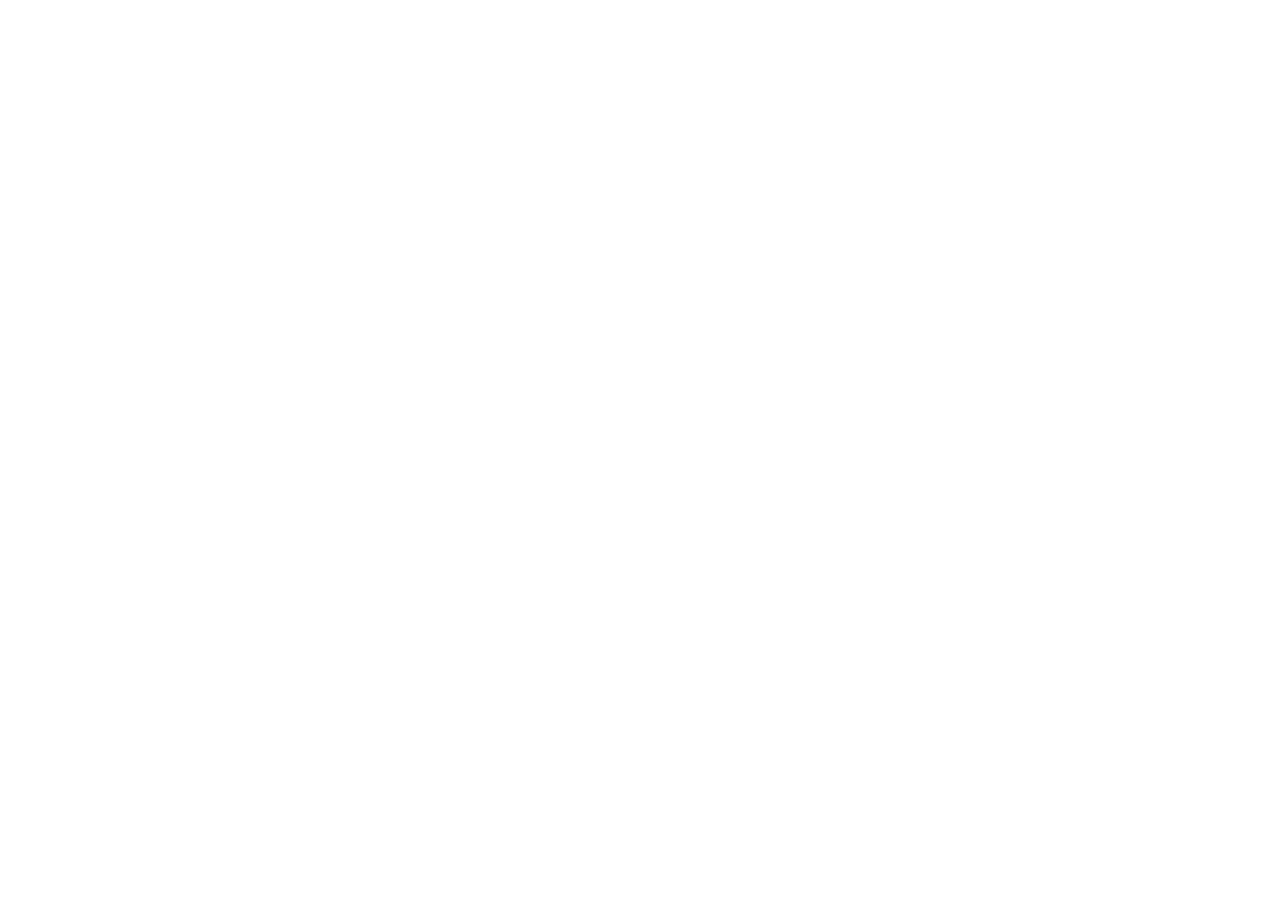
==== CSS-My Site/index.html @ 7dfa40e1 "new project folder" ====
<!DOCTYPE html>
<html lang="en">
<head>
    <meta charset="UTF-8">
    <meta http-equiv="X-UA-Compatible" content="IE=edge">
    <meta name="viewport" content="width=device-width, initial-scale=1.0">
    <title>Fazekas Balázs</title>
</head>
<body>
    
</body>
</html>
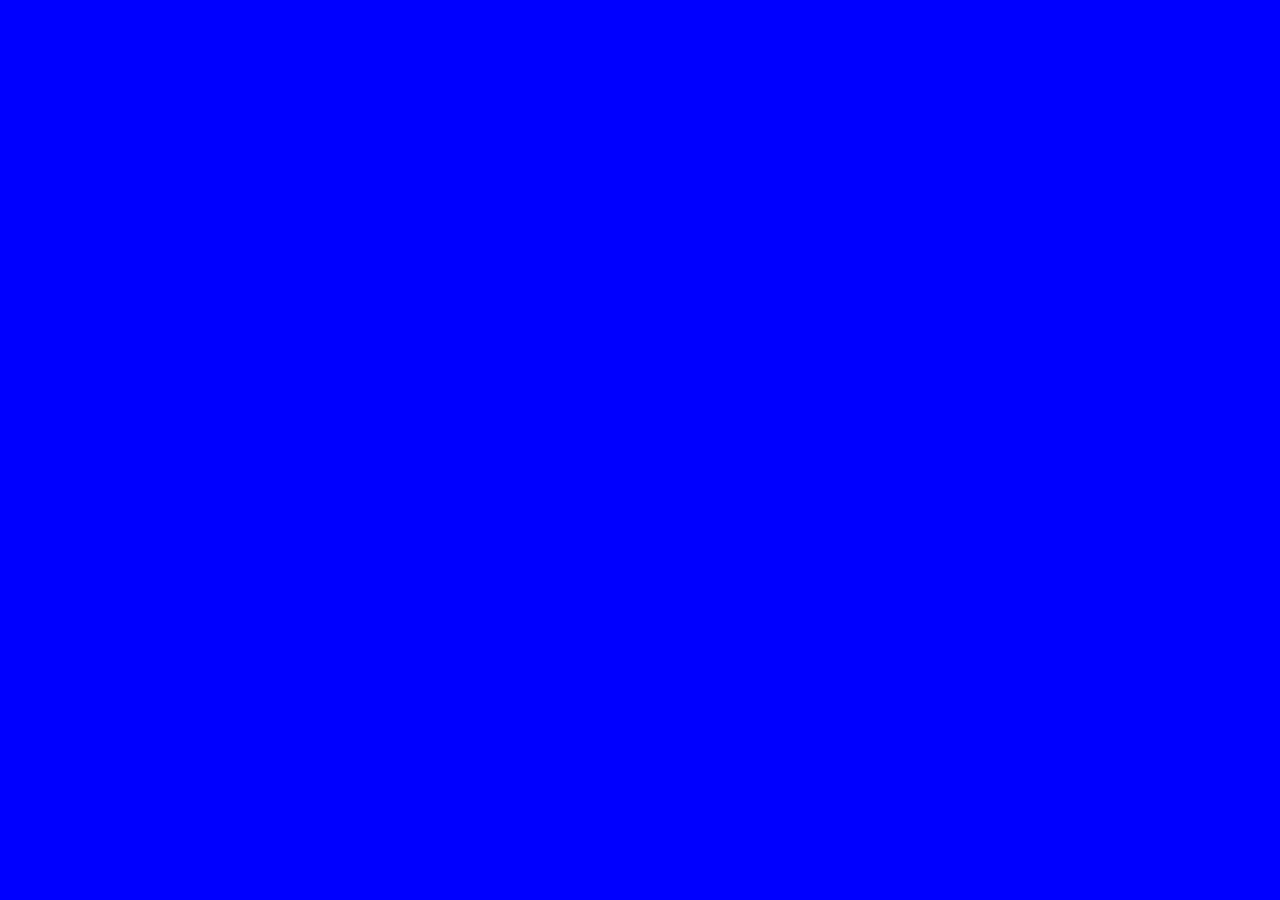
==== commit d8635d47: "add icon" ====
--- a/CSS-My Site/index.html
+++ b/CSS-My Site/index.html
@@ -2,9 +2,11 @@
 <html lang="en">
 <head>
     <meta charset="UTF-8">
+    <title>Fazekas Balázs</title>
     <meta http-equiv="X-UA-Compatible" content="IE=edge">
     <meta name="viewport" content="width=device-width, initial-scale=1.0">
-    <title>Fazekas Balázs</title>
+    <link rel="stylesheet" href="css/style.css">
+    <link rel="icon" href="favicon.ico">
 </head>
 <body>
     
--- a/CSS-My Site/css/style.css
+++ b/CSS-My Site/css/style.css
@@ -0,0 +1,3 @@
+body{
+    background-color: blue;
+}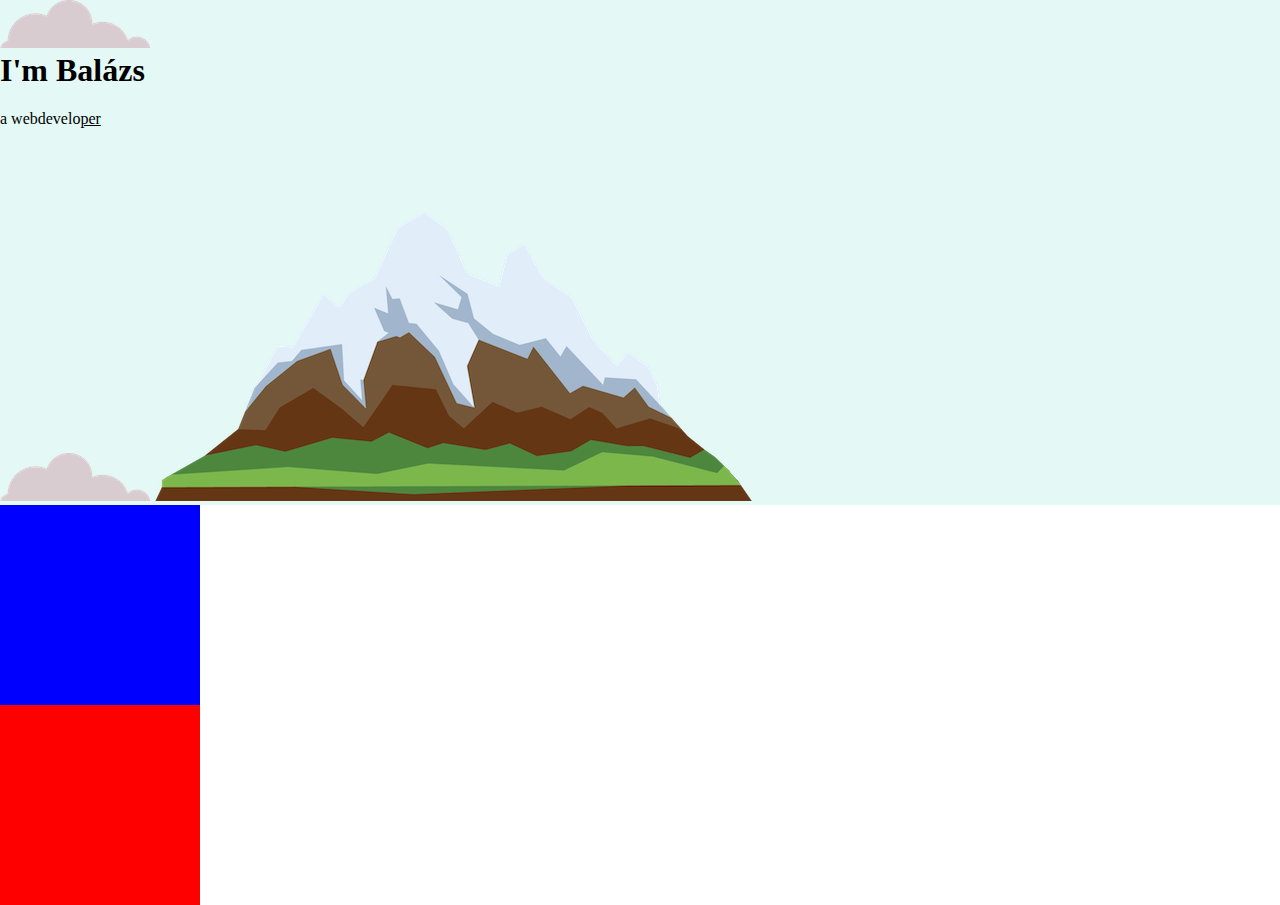
==== commit 7c25e5d6: "add some image, edit index.html, style.css" ====
--- a/CSS-My Site/index.html
+++ b/CSS-My Site/index.html
@@ -9,6 +9,20 @@
     <link rel="icon" href="favicon.ico">
 </head>
 <body>
-    
+    <div class="top-container">
+        <img src="images/cloud.png" alt="cloud-img">
+        <h1>I'm Balázs</h1>
+        <p>a webdevelo<span class="per">per</span></p>
+        <img src="images/cloud.png" alt="cloud-img">
+        <img src="images/mountain.png" alt="mountain-img">
+    </div>
+
+    <div class="middle-container">
+        
+    </div>
+
+    <div class="bottom-container">
+        
+    </div>
 </body>
 </html>--- a/CSS-My Site/css/style.css
+++ b/CSS-My Site/css/style.css
@@ -1,3 +1,27 @@
 body{
+    margin: 0;
+}
+
+h1{
+    margin-top: 0;
+}
+
+.top-container{
+    background-color: #e4f9f5;
+}
+
+.middle-container{
     background-color: blue;
+    height: 200px;
+    width: 200px;
+}
+
+.bottom-container{
+    background-color: red;
+    height: 200px;
+    width: 200px;
+}
+
+.per{
+    text-decoration: underline;
 }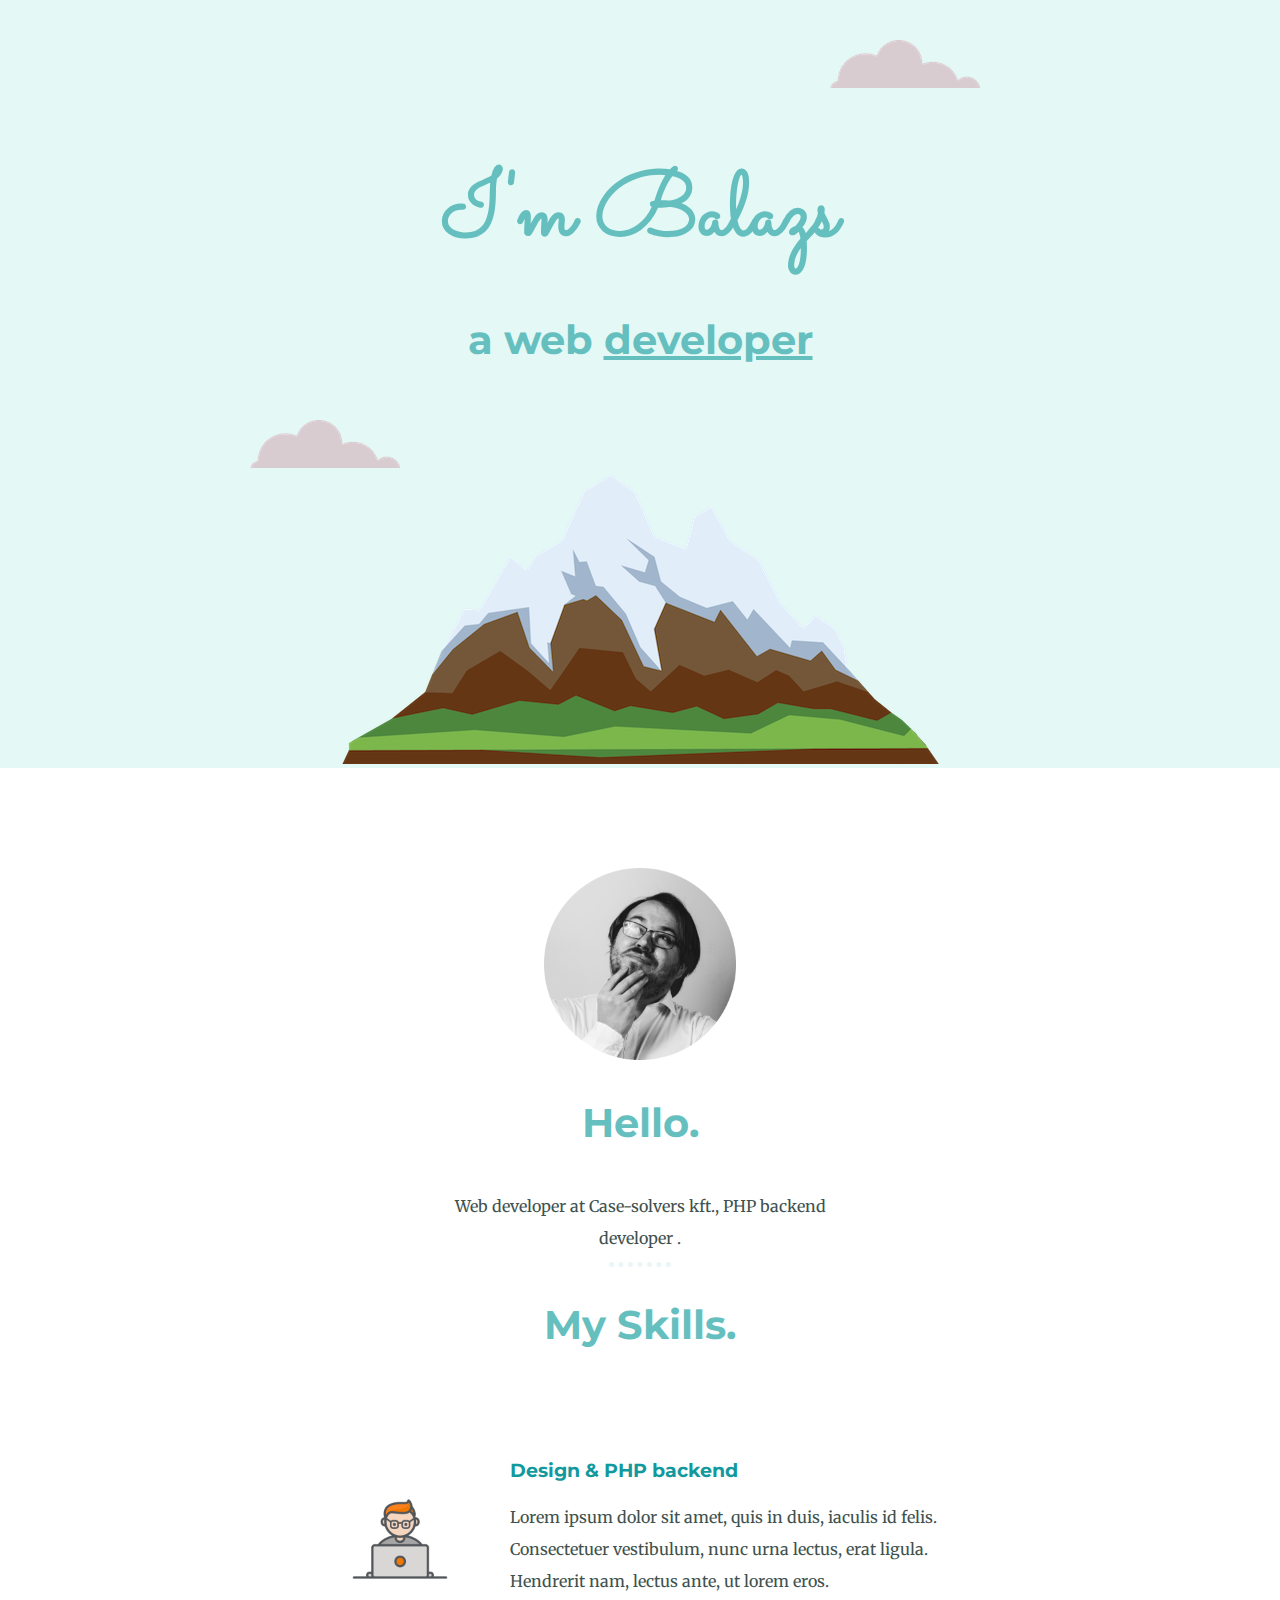
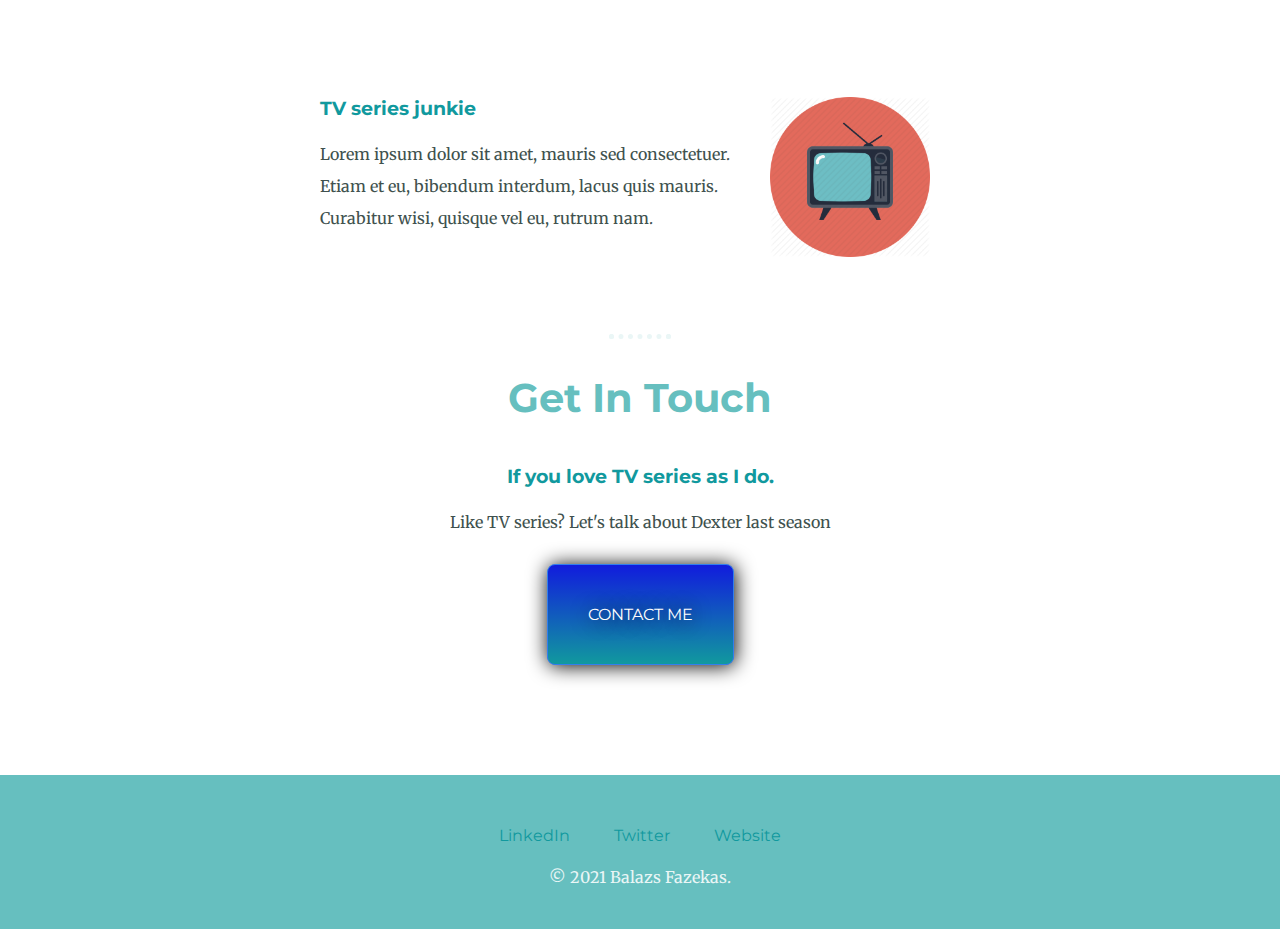
==== commit 556aeab8: "ended css coure, next is bootstrap" ====
--- a/CSS-My Site/index.html
+++ b/CSS-My Site/index.html
@@ -7,22 +7,53 @@
     <meta name="viewport" content="width=device-width, initial-scale=1.0">
     <link rel="stylesheet" href="css/style.css">
     <link rel="icon" href="favicon.ico">
+    <link rel="preconnect" href="https://fonts.googleapis.com">
+    <link rel="preconnect" href="https://fonts.gstatic.com" crossorigin>
+    <link href="https://fonts.googleapis.com/css2?family=Merriweather:wght@300&family=Montserrat:wght@100&family=Sacramento&display=swap" rel="stylesheet">
 </head>
 <body>
     <div class="top-container">
-        <img src="images/cloud.png" alt="cloud-img">
-        <h1>I'm Balázs</h1>
-        <p>a webdevelo<span class="per">per</span></p>
-        <img src="images/cloud.png" alt="cloud-img">
+        <img class="upper-cloud"src="images/cloud.png" alt="cloud-img">
+        <h1>I'm Balazs</h1>
+        <h2>a web <span class="per">developer</span></h2>
+        <img class="bottom-cloud" src="images/cloud.png" alt="cloud-img">
         <img src="images/mountain.png" alt="mountain-img">
     </div>
-
     <div class="middle-container">
-        
-    </div>
-
-    <div class="bottom-container">
-        
-    </div>
+        <div class="profile">
+          <img class="profile-pic" src="images/Fazi-1.png" alt="profile-pic">
+          <h2>Hello.</h2>
+          <p class="intro">Web developer at Case-solvers kft., PHP backend developer .</p>
+        </div>
+        <hr>
+        <div class="skills">
+          <h2>My Skills.</h2>
+          <div class="skill-row">
+            <img class="skill-pic1" src="images/developer.png" alt="developer">
+            <h3>Design & PHP backend</h3>
+            <p>Lorem ipsum dolor sit amet, quis in duis, iaculis id felis. Consectetuer vestibulum, nunc urna lectus, erat ligula. Hendrerit nam, lectus ante, ut lorem eros.</p>
+          </div>
+          <div class="skill-row">
+            <img class="skill-pic2" src="images/tv_icon.jpg" alt="tv-icon">
+            <h3>TV series junkie</h3>
+            <p>Lorem ipsum dolor sit amet, mauris sed consectetuer. Etiam et eu, bibendum interdum, lacus quis mauris. Curabitur wisi, quisque vel eu, rutrum nam.</p>
+          </div>
+        </div>
+        <hr>
+        <div class="contact-me">
+          <h2>Get In Touch</h2>
+          <h3>If you love TV series as I do.</h3>
+          <p> Like TV series? Let's talk about Dexter last season</p>
+          <a class="btn" href="mailto:name@email.com">CONTACT ME</a>
+        </div>
+      </div>
+      
+      
+      <div class="bottom-container">
+        <a class="footer-link" href="https://www.linkedin.com/">LinkedIn</a>
+        <a class="footer-link" href="https://twitter.com/">Twitter</a>
+        <a class="footer-link" href="https://www.appbrewery.co/">Website</a>
+        <p class="end-row">© 2021 Balazs Fazekas.</p>
+      </div>
 </body>
 </html>--- a/CSS-My Site/css/style.css
+++ b/CSS-My Site/css/style.css
@@ -1,27 +1,180 @@
 body{
+    color:#40514e;
     margin: 0;
+    text-align: center;
+    font-family: 'Merriweather', serif;
 }
 
 h1{
-    margin-top: 0;
+    font-size: 5.625rem;
+    margin: 50px auto 0 auto;
+    font-family: 'Sacramento', cursive;
+}
+
+h2{
+    font-family: 'Montserrat', sans-serif;
+    font-size: 2.5rem;
+    padding-bottom: 10px;
+    
+}
+
+
+
+h1,h2{
+    color: #66bfbf;
+}
+
+
+
+h3,a{
+    color: #11999e
+}
+
+a{
+    font-family: 'Montserrat', sans-serif;
+    margin:10px 20px;
+    text-decoration: none;
+}
+
+a:hover{
+    color:#eaf6f6;
+}
+
+h3{
+    font-family: 'Montserrat', sans-serif;
+}
+
+hr{
+    border-style: dotted;
+    width: 4%;
+    border-width: 5px;
+    color: #eaf6f6 ;
+    border-bottom: none;
+    margin: 100px, auto;
+}
+
+p{
+    
+    line-height: 2;
 }
 
 .top-container{
     background-color: #e4f9f5;
+    position: relative;
+    padding-top: 100px;
+}
+
+.intro{
+    width: 30%;
+    margin:auto;
 }
 
 .middle-container{
-    background-color: blue;
-    height: 200px;
-    width: 200px;
+    margin: 100px 0;
+}
+
+.skill-row{
+    width: 50%;
+    margin:100px auto;
+    text-align: left;
+}
+
+.skill-pic1{
+    width: 25%;
+    float: left;
+    margin-right: 30px;
+}
+
+.skill-pic2{
+    width: 25%;
+    float: right;
+    margin-right: 30px;
+}
+
+.profile-pic{
+    max-width: 15%;
 }
 
 .bottom-container{
-    background-color: red;
-    height: 200px;
-    width: 200px;
+    background-color: #66bfbf;
+    padding: 50px 0 20px;
 }
+
+.end-row{
+    color:#eaf6f6
+}
+
+.contact-message{
+    width: 40%;
+    margin: 40px auto 60px;
+}
+
+.btn{
+    background: #111CDD;
+    background-image: -webkit-linear-gradient(top, #111CDD, #11999E);
+    background-image: -moz-linear-gradient(top, #111CDD, #11999E);
+    background-image: -ms-linear-gradient(top, #111CDD, #11999E);
+    background-image: -o-linear-gradient(top, #111CDD, #11999E);
+    background-image: -webkit-gradient(to bottom, #111CDD, #11999E);
+    -webkit-border-radius: 8px;
+    -moz-border-radius: 8px;
+    border-radius: 8px;
+    color: #FFFFFF;
+    font-family: 'Montserrat', sans-serif;
+    font-size: 1rem;
+    /*font-weight: 100;*/
+    padding: 40px;
+    -webkit-box-shadow: 1px 1px 20px 0 #000000;
+    -moz-box-shadow: 1px 1px 20px 0 #000000;
+    box-shadow: 1px 1px 20px 0 #000000;
+    text-shadow: 1px 1px 20px #000000;
+    border: solid #337FED 1px;
+    text-decoration: none;
+    display: inline-block;
+    cursor: pointer;
+    text-align: center;
+}
+
+.btn:hover{
+    border: solid #337FED 1px;
+    background: #1E62D0;
+    background-image: -webkit-linear-gradient(top, #1E62D0, #3D94F6);
+    background-image: -moz-linear-gradient(top, #1E62D0, #3D94F6);
+    background-image: -ms-linear-gradient(top, #1E62D0, #3D94F6);
+    background-image: -o-linear-gradient(top, #1E62D0, #3D94F6);
+    background-image: -webkit-gradient(to bottom, #1E62D0, #3D94F6);
+    -webkit-border-radius: 20px;
+    -moz-border-radius: 20px;
+    border-radius: 20px;
+    text-decoration: none;
+}
+
+.copyright{
+    color:#eaf6f6;
+    font-size: 0.75rem;
+    padding:20px 0;
+}
+
+/*.middle-container{
+   
+}
+
+.bottom-container{
+    
+}*/
 
 .per{
     text-decoration: underline;
+}
+
+.bottom-cloud{
+    position:absolute;
+    left:250px;
+    bottom: 300px;
+}
+
+.upper-cloud{
+    position: absolute;
+    right: 300px;
+    top:40px;
 }